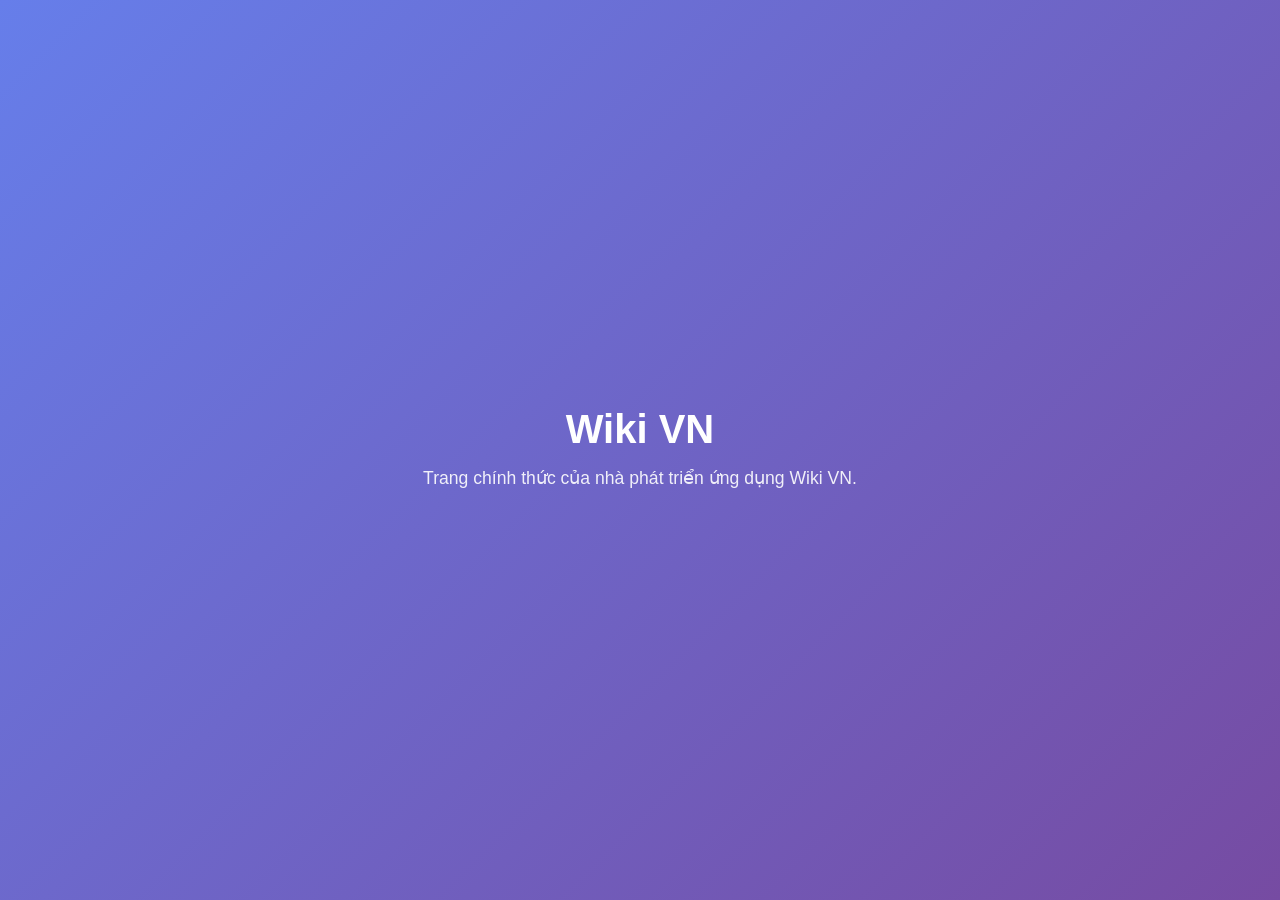
==== index.html @ ee4a485e "add index.html landing page Co-Authored-By: Claude Fable 5 <noreply@anthropic.com>" ====
<!DOCTYPE html>
<html lang="vi">
<head>
  <meta charset="UTF-8">
  <meta name="viewport" content="width=device-width, initial-scale=1.0">
  <title>Wiki VN</title>
  <style>
    * { margin: 0; padding: 0; box-sizing: border-box; }
    body {
      font-family: -apple-system, BlinkMacSystemFont, "Segoe UI", Roboto, sans-serif;
      min-height: 100vh;
      display: flex;
      align-items: center;
      justify-content: center;
      background: linear-gradient(135deg, #667eea 0%, #764ba2 100%);
      color: #fff;
      text-align: center;
      padding: 24px;
    }
    .card {
      max-width: 480px;
    }
    h1 {
      font-size: 2.5rem;
      margin-bottom: 12px;
    }
    p {
      font-size: 1.1rem;
      opacity: 0.9;
      line-height: 1.6;
    }
  </style>
</head>
<body>
  <div class="card">
    <h1>Wiki VN</h1>
    <p>Trang chính thức của nhà phát triển ứng dụng Wiki VN.</p>
  </div>
</body>
</html>
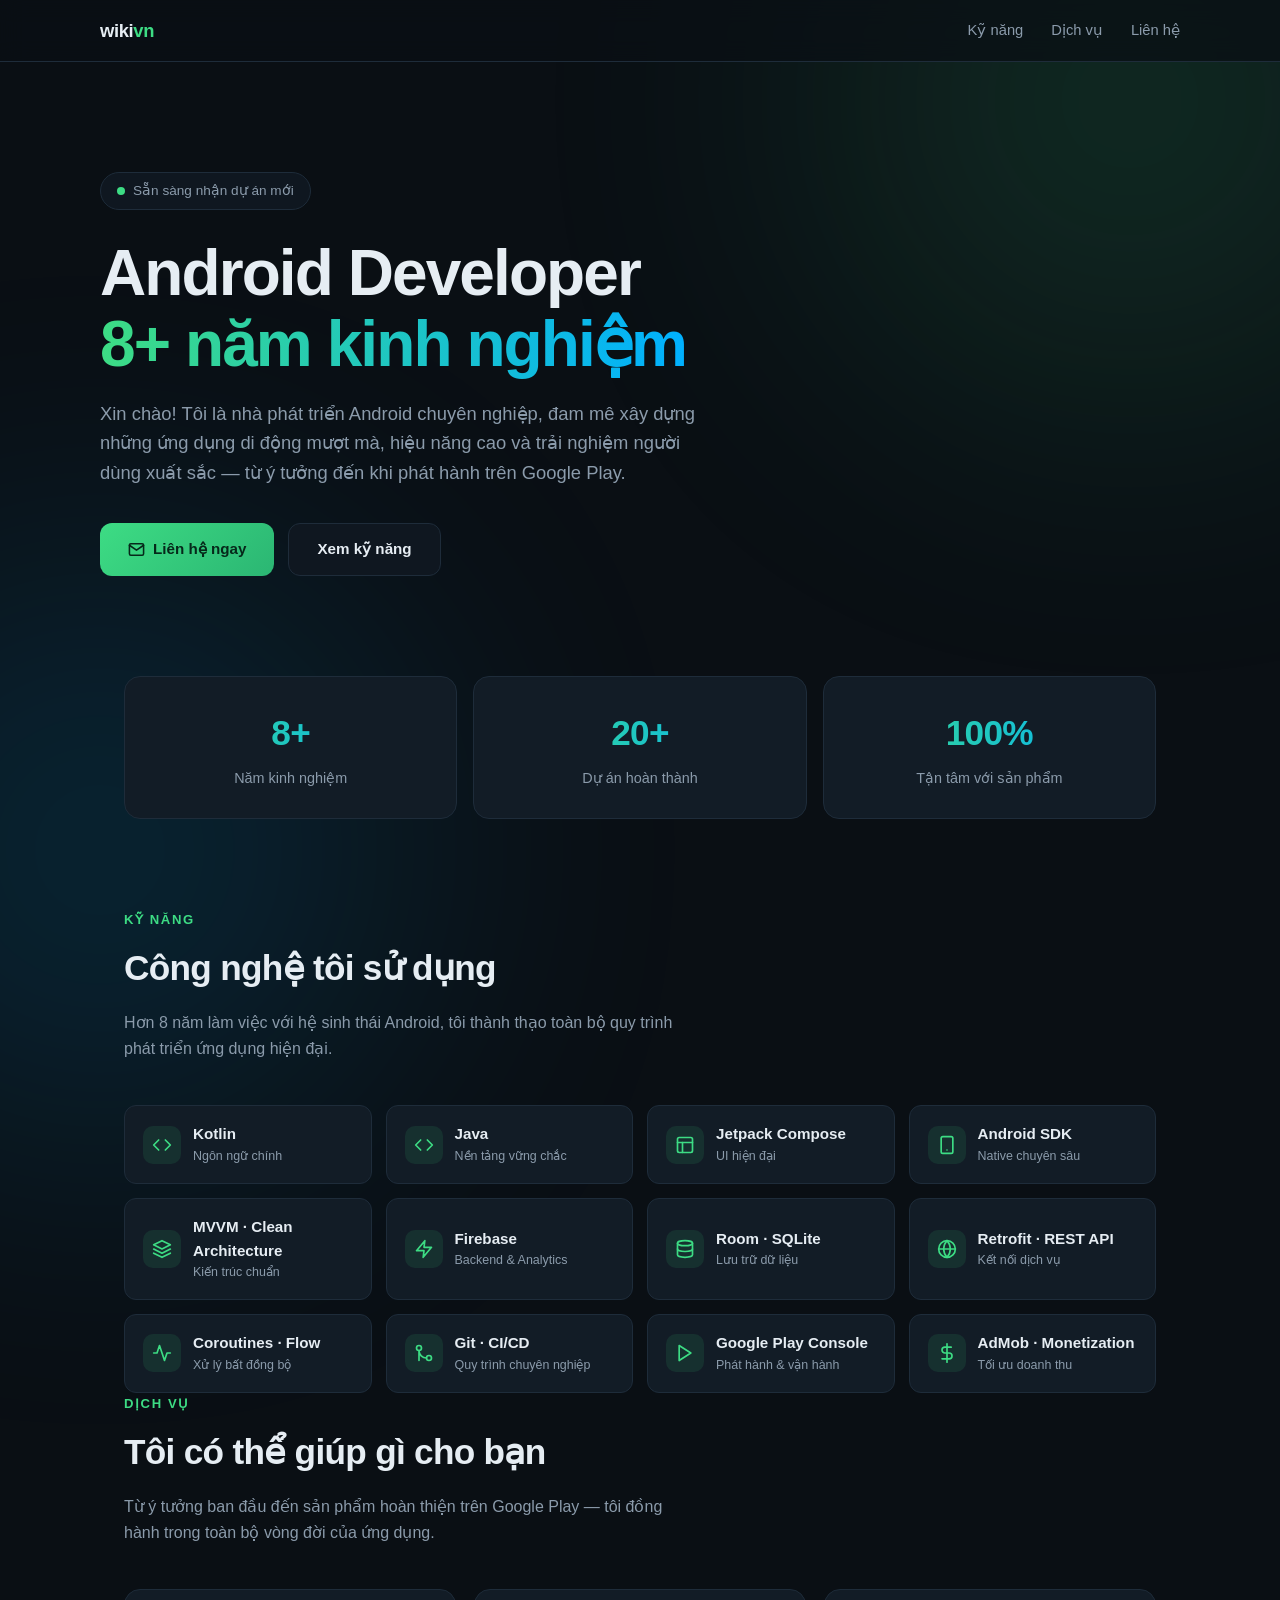
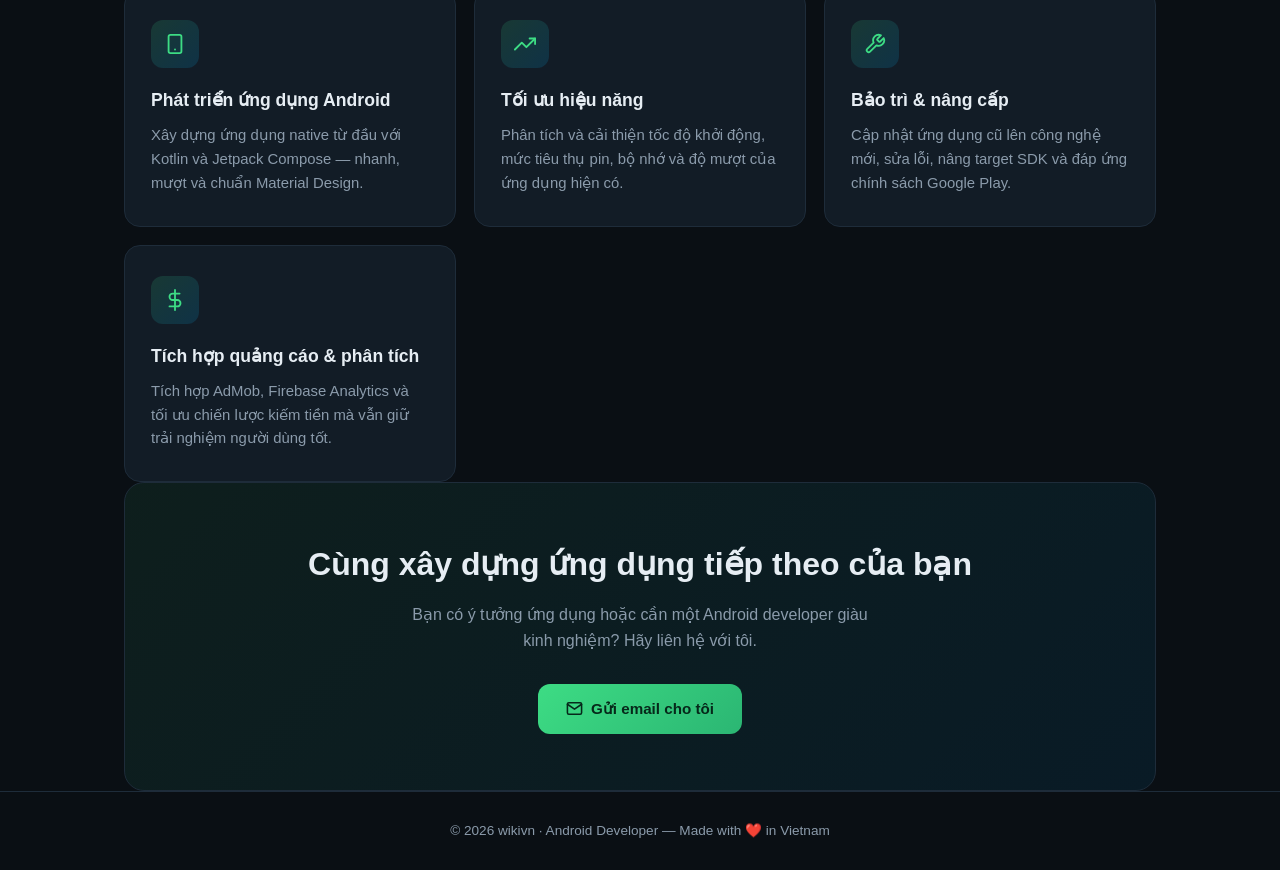
==== commit 11417826: "redesign homepage as Android developer portfolio Co-Authored-By: Claude Fable 5 <noreply@anthropic.c" ====
--- a/index.html
+++ b/index.html
@@ -3,38 +3,381 @@
 <head>
   <meta charset="UTF-8">
   <meta name="viewport" content="width=device-width, initial-scale=1.0">
-  <title>Wiki VN</title>
+  <meta name="description" content="Android Developer với hơn 8 năm kinh nghiệm phát triển ứng dụng di động — Kotlin, Jetpack Compose, Firebase.">
+  <title>Wiki VN — Android Developer</title>
   <style>
+    :root {
+      --bg: #0a0f14;
+      --bg-soft: #0f1720;
+      --card: #121c26;
+      --border: #1e2c3a;
+      --text: #e6edf3;
+      --muted: #8b9bab;
+      --accent: #3ddc84;
+      --accent-2: #00b0ff;
+      --radius: 16px;
+    }
     * { margin: 0; padding: 0; box-sizing: border-box; }
+    html { scroll-behavior: smooth; }
     body {
-      font-family: -apple-system, BlinkMacSystemFont, "Segoe UI", Roboto, sans-serif;
-      min-height: 100vh;
-      display: flex;
-      align-items: center;
-      justify-content: center;
-      background: linear-gradient(135deg, #667eea 0%, #764ba2 100%);
-      color: #fff;
-      text-align: center;
-      padding: 24px;
-    }
-    .card {
-      max-width: 480px;
-    }
-    h1 {
-      font-size: 2.5rem;
-      margin-bottom: 12px;
-    }
-    p {
-      font-size: 1.1rem;
-      opacity: 0.9;
+      font-family: -apple-system, BlinkMacSystemFont, "Segoe UI", Roboto, "Helvetica Neue", Arial, sans-serif;
+      background: var(--bg);
+      color: var(--text);
       line-height: 1.6;
+      overflow-x: hidden;
+    }
+    ::selection { background: rgba(61, 220, 132, 0.3); }
+
+    /* ---- background glow ---- */
+    .glow {
+      position: fixed;
+      width: 600px; height: 600px;
+      border-radius: 50%;
+      filter: blur(140px);
+      opacity: 0.14;
+      pointer-events: none;
+      z-index: 0;
+    }
+    .glow-1 { background: var(--accent); top: -200px; right: -150px; }
+    .glow-2 { background: var(--accent-2); bottom: -250px; left: -200px; }
+
+    .container { max-width: 1080px; margin: 0 auto; padding: 0 24px; position: relative; z-index: 1; }
+
+    /* ---- nav ---- */
+    nav {
+      position: sticky; top: 0; z-index: 10;
+      backdrop-filter: blur(12px);
+      -webkit-backdrop-filter: blur(12px);
+      background: rgba(10, 15, 20, 0.75);
+      border-bottom: 1px solid var(--border);
+    }
+    .nav-inner {
+      display: flex; align-items: center; justify-content: space-between;
+      padding: 16px 0;
+    }
+    .logo {
+      font-weight: 800; font-size: 1.15rem; letter-spacing: -0.02em;
+      color: var(--text); text-decoration: none;
+    }
+    .logo span { color: var(--accent); }
+    .nav-links { display: flex; gap: 28px; }
+    .nav-links a {
+      color: var(--muted); text-decoration: none; font-size: 0.92rem; font-weight: 500;
+      transition: color 0.2s;
+    }
+    .nav-links a:hover { color: var(--accent); }
+    @media (max-width: 640px) { .nav-links { display: none; } }
+
+    /* ---- hero ---- */
+    .hero { padding: 110px 0 80px; }
+    .badge {
+      display: inline-flex; align-items: center; gap: 8px;
+      padding: 7px 16px; border-radius: 100px;
+      border: 1px solid var(--border); background: var(--bg-soft);
+      font-size: 0.85rem; color: var(--muted); margin-bottom: 28px;
+    }
+    .badge .dot {
+      width: 8px; height: 8px; border-radius: 50%;
+      background: var(--accent);
+      animation: pulse 2s infinite;
+    }
+    @keyframes pulse {
+      0%, 100% { box-shadow: 0 0 0 0 rgba(61, 220, 132, 0.5); }
+      50% { box-shadow: 0 0 0 7px rgba(61, 220, 132, 0); }
+    }
+    .hero h1 {
+      font-size: clamp(2.4rem, 6vw, 4rem);
+      font-weight: 800; letter-spacing: -0.03em; line-height: 1.1;
+      margin-bottom: 20px;
+    }
+    .hero h1 .gradient {
+      background: linear-gradient(90deg, var(--accent), var(--accent-2));
+      -webkit-background-clip: text;
+      background-clip: text;
+      -webkit-text-fill-color: transparent;
+    }
+    .hero p.lead {
+      font-size: 1.15rem; color: var(--muted); max-width: 620px; margin-bottom: 36px;
+    }
+    .btn-row { display: flex; gap: 14px; flex-wrap: wrap; }
+    .btn {
+      display: inline-flex; align-items: center; gap: 8px;
+      padding: 13px 28px; border-radius: 12px;
+      font-size: 0.95rem; font-weight: 600; text-decoration: none;
+      transition: transform 0.2s, box-shadow 0.2s, background 0.2s;
+    }
+    .btn-primary {
+      background: linear-gradient(135deg, var(--accent), #2bb673);
+      color: #06281a;
+    }
+    .btn-primary:hover { transform: translateY(-2px); box-shadow: 0 10px 30px rgba(61, 220, 132, 0.25); }
+    .btn-ghost {
+      border: 1px solid var(--border); color: var(--text); background: var(--bg-soft);
+    }
+    .btn-ghost:hover { border-color: var(--accent); color: var(--accent); }
+
+    /* ---- stats ---- */
+    .stats {
+      display: grid; grid-template-columns: repeat(3, 1fr); gap: 16px;
+      margin: 20px 0 90px;
+    }
+    .stat {
+      background: var(--card); border: 1px solid var(--border); border-radius: var(--radius);
+      padding: 28px 20px; text-align: center;
+      transition: border-color 0.25s, transform 0.25s;
+    }
+    .stat:hover { border-color: var(--accent); transform: translateY(-4px); }
+    .stat .num {
+      font-size: 2.2rem; font-weight: 800; letter-spacing: -0.02em;
+      background: linear-gradient(90deg, var(--accent), var(--accent-2));
+      -webkit-background-clip: text; background-clip: text;
+      -webkit-text-fill-color: transparent;
+    }
+    .stat .label { color: var(--muted); font-size: 0.9rem; margin-top: 6px; }
+    @media (max-width: 640px) {
+      .stats { grid-template-columns: 1fr; }
+      .hero { padding: 70px 0 60px; }
+    }
+
+    /* ---- sections ---- */
+    section { padding: 0 0 90px; }
+    .section-tag {
+      color: var(--accent); font-weight: 700; font-size: 0.82rem;
+      text-transform: uppercase; letter-spacing: 0.12em; margin-bottom: 10px;
+    }
+    .section-title {
+      font-size: clamp(1.6rem, 3.5vw, 2.2rem); font-weight: 800;
+      letter-spacing: -0.02em; margin-bottom: 14px;
+    }
+    .section-desc { color: var(--muted); max-width: 560px; margin-bottom: 44px; }
+
+    /* ---- skills ---- */
+    .skill-grid {
+      display: grid; grid-template-columns: repeat(auto-fill, minmax(230px, 1fr)); gap: 14px;
+    }
+    .skill {
+      display: flex; align-items: center; gap: 12px;
+      background: var(--card); border: 1px solid var(--border);
+      border-radius: 12px; padding: 16px 18px;
+      font-weight: 600; font-size: 0.95rem;
+      transition: border-color 0.25s, transform 0.25s;
+    }
+    .skill:hover { border-color: var(--accent); transform: translateY(-3px); }
+    .skill .icon {
+      width: 38px; height: 38px; flex-shrink: 0;
+      display: flex; align-items: center; justify-content: center;
+      border-radius: 10px;
+      background: rgba(61, 220, 132, 0.1);
+      color: var(--accent);
+    }
+    .skill small { display: block; color: var(--muted); font-weight: 400; font-size: 0.78rem; }
+
+    /* ---- services ---- */
+    .service-grid {
+      display: grid; grid-template-columns: repeat(auto-fill, minmax(300px, 1fr)); gap: 18px;
+    }
+    .service {
+      background: var(--card); border: 1px solid var(--border);
+      border-radius: var(--radius); padding: 30px 26px;
+      transition: border-color 0.25s, transform 0.25s;
+    }
+    .service:hover { border-color: var(--accent); transform: translateY(-4px); }
+    .service .icon {
+      width: 48px; height: 48px; border-radius: 12px;
+      display: flex; align-items: center; justify-content: center;
+      background: linear-gradient(135deg, rgba(61, 220, 132, 0.15), rgba(0, 176, 255, 0.15));
+      color: var(--accent); margin-bottom: 18px;
+    }
+    .service h3 { font-size: 1.1rem; margin-bottom: 10px; }
+    .service p { color: var(--muted); font-size: 0.93rem; }
+
+    /* ---- contact ---- */
+    .contact-card {
+      background: linear-gradient(135deg, rgba(61, 220, 132, 0.08), rgba(0, 176, 255, 0.08));
+      border: 1px solid var(--border); border-radius: 20px;
+      padding: 56px 32px; text-align: center;
+    }
+    .contact-card h2 { font-size: clamp(1.5rem, 3vw, 2rem); font-weight: 800; margin-bottom: 12px; }
+    .contact-card p { color: var(--muted); margin-bottom: 30px; max-width: 480px; margin-left: auto; margin-right: auto; }
+
+    footer {
+      border-top: 1px solid var(--border);
+      padding: 28px 0; text-align: center;
+      color: var(--muted); font-size: 0.85rem;
+    }
+
+    /* ---- reveal animation ---- */
+    .reveal { opacity: 0; transform: translateY(24px); transition: opacity 0.6s ease, transform 0.6s ease; }
+    .reveal.visible { opacity: 1; transform: translateY(0); }
+    @media (prefers-reduced-motion: reduce) {
+      .reveal { opacity: 1; transform: none; transition: none; }
     }
   </style>
 </head>
 <body>
-  <div class="card">
-    <h1>Wiki VN</h1>
-    <p>Trang chính thức của nhà phát triển ứng dụng Wiki VN.</p>
+  <div class="glow glow-1"></div>
+  <div class="glow glow-2"></div>
+
+  <nav>
+    <div class="container nav-inner">
+      <a class="logo" href="#">wiki<span>vn</span></a>
+      <div class="nav-links">
+        <a href="#skills">Kỹ năng</a>
+        <a href="#services">Dịch vụ</a>
+        <a href="#contact">Liên hệ</a>
+      </div>
+    </div>
+  </nav>
+
+  <header class="hero container">
+    <div class="badge"><span class="dot"></span> Sẵn sàng nhận dự án mới</div>
+    <h1>Android Developer<br><span class="gradient">8+ năm kinh nghiệm</span></h1>
+    <p class="lead">
+      Xin chào! Tôi là nhà phát triển Android chuyên nghiệp, đam mê xây dựng những ứng dụng
+      di động mượt mà, hiệu năng cao và trải nghiệm người dùng xuất sắc — từ ý tưởng
+      đến khi phát hành trên Google Play.
+    </p>
+    <div class="btn-row">
+      <a class="btn btn-primary" href="#contact">
+        <svg width="17" height="17" viewBox="0 0 24 24" fill="none" stroke="currentColor" stroke-width="2.2" stroke-linecap="round" stroke-linejoin="round"><path d="M4 4h16c1.1 0 2 .9 2 2v12c0 1.1-.9 2-2 2H4c-1.1 0-2-.9-2-2V6c0-1.1.9-2 2-2z"/><polyline points="22,6 12,13 2,6"/></svg>
+        Liên hệ ngay
+      </a>
+      <a class="btn btn-ghost" href="#skills">Xem kỹ năng</a>
+    </div>
+  </header>
+
+  <div class="container">
+    <div class="stats reveal">
+      <div class="stat">
+        <div class="num">8+</div>
+        <div class="label">Năm kinh nghiệm</div>
+      </div>
+      <div class="stat">
+        <div class="num">20+</div>
+        <div class="label">Dự án hoàn thành</div>
+      </div>
+      <div class="stat">
+        <div class="num">100%</div>
+        <div class="label">Tận tâm với sản phẩm</div>
+      </div>
+    </div>
   </div>
+
+  <section id="skills" class="container reveal">
+    <div class="section-tag">Kỹ năng</div>
+    <h2 class="section-title">Công nghệ tôi sử dụng</h2>
+    <p class="section-desc">
+      Hơn 8 năm làm việc với hệ sinh thái Android, tôi thành thạo toàn bộ quy trình
+      phát triển ứng dụng hiện đại.
+    </p>
+    <div class="skill-grid">
+      <div class="skill">
+        <div class="icon"><svg width="20" height="20" viewBox="0 0 24 24" fill="none" stroke="currentColor" stroke-width="2" stroke-linecap="round" stroke-linejoin="round"><polyline points="16 18 22 12 16 6"/><polyline points="8 6 2 12 8 18"/></svg></div>
+        <div>Kotlin<small>Ngôn ngữ chính</small></div>
+      </div>
+      <div class="skill">
+        <div class="icon"><svg width="20" height="20" viewBox="0 0 24 24" fill="none" stroke="currentColor" stroke-width="2" stroke-linecap="round" stroke-linejoin="round"><polyline points="16 18 22 12 16 6"/><polyline points="8 6 2 12 8 18"/></svg></div>
+        <div>Java<small>Nền tảng vững chắc</small></div>
+      </div>
+      <div class="skill">
+        <div class="icon"><svg width="20" height="20" viewBox="0 0 24 24" fill="none" stroke="currentColor" stroke-width="2" stroke-linecap="round" stroke-linejoin="round"><rect x="3" y="3" width="18" height="18" rx="2"/><line x1="3" y1="9" x2="21" y2="9"/><line x1="9" y1="21" x2="9" y2="9"/></svg></div>
+        <div>Jetpack Compose<small>UI hiện đại</small></div>
+      </div>
+      <div class="skill">
+        <div class="icon"><svg width="20" height="20" viewBox="0 0 24 24" fill="none" stroke="currentColor" stroke-width="2" stroke-linecap="round" stroke-linejoin="round"><rect x="5" y="2" width="14" height="20" rx="2"/><line x1="12" y1="18" x2="12" y2="18.01"/></svg></div>
+        <div>Android SDK<small>Native chuyên sâu</small></div>
+      </div>
+      <div class="skill">
+        <div class="icon"><svg width="20" height="20" viewBox="0 0 24 24" fill="none" stroke="currentColor" stroke-width="2" stroke-linecap="round" stroke-linejoin="round"><path d="M12 2L2 7l10 5 10-5-10-5z"/><path d="M2 17l10 5 10-5"/><path d="M2 12l10 5 10-5"/></svg></div>
+        <div>MVVM · Clean Architecture<small>Kiến trúc chuẩn</small></div>
+      </div>
+      <div class="skill">
+        <div class="icon"><svg width="20" height="20" viewBox="0 0 24 24" fill="none" stroke="currentColor" stroke-width="2" stroke-linecap="round" stroke-linejoin="round"><path d="M13 2L3 14h9l-1 8 10-12h-9l1-8z"/></svg></div>
+        <div>Firebase<small>Backend & Analytics</small></div>
+      </div>
+      <div class="skill">
+        <div class="icon"><svg width="20" height="20" viewBox="0 0 24 24" fill="none" stroke="currentColor" stroke-width="2" stroke-linecap="round" stroke-linejoin="round"><ellipse cx="12" cy="5" rx="9" ry="3"/><path d="M21 12c0 1.66-4 3-9 3s-9-1.34-9-3"/><path d="M3 5v14c0 1.66 4 3 9 3s9-1.34 9-3V5"/></svg></div>
+        <div>Room · SQLite<small>Lưu trữ dữ liệu</small></div>
+      </div>
+      <div class="skill">
+        <div class="icon"><svg width="20" height="20" viewBox="0 0 24 24" fill="none" stroke="currentColor" stroke-width="2" stroke-linecap="round" stroke-linejoin="round"><circle cx="12" cy="12" r="10"/><line x1="2" y1="12" x2="22" y2="12"/><path d="M12 2a15.3 15.3 0 0 1 4 10 15.3 15.3 0 0 1-4 10 15.3 15.3 0 0 1-4-10 15.3 15.3 0 0 1 4-10z"/></svg></div>
+        <div>Retrofit · REST API<small>Kết nối dịch vụ</small></div>
+      </div>
+      <div class="skill">
+        <div class="icon"><svg width="20" height="20" viewBox="0 0 24 24" fill="none" stroke="currentColor" stroke-width="2" stroke-linecap="round" stroke-linejoin="round"><path d="M22 12h-4l-3 9L9 3l-3 9H2"/></svg></div>
+        <div>Coroutines · Flow<small>Xử lý bất đồng bộ</small></div>
+      </div>
+      <div class="skill">
+        <div class="icon"><svg width="20" height="20" viewBox="0 0 24 24" fill="none" stroke="currentColor" stroke-width="2" stroke-linecap="round" stroke-linejoin="round"><circle cx="18" cy="18" r="3"/><circle cx="6" cy="6" r="3"/><path d="M6 21V9a9 9 0 0 0 9 9"/></svg></div>
+        <div>Git · CI/CD<small>Quy trình chuyên nghiệp</small></div>
+      </div>
+      <div class="skill">
+        <div class="icon"><svg width="20" height="20" viewBox="0 0 24 24" fill="none" stroke="currentColor" stroke-width="2" stroke-linecap="round" stroke-linejoin="round"><polygon points="5 3 19 12 5 21 5 3"/></svg></div>
+        <div>Google Play Console<small>Phát hành & vận hành</small></div>
+      </div>
+      <div class="skill">
+        <div class="icon"><svg width="20" height="20" viewBox="0 0 24 24" fill="none" stroke="currentColor" stroke-width="2" stroke-linecap="round" stroke-linejoin="round"><line x1="12" y1="1" x2="12" y2="23"/><path d="M17 5H9.5a3.5 3.5 0 0 0 0 7h5a3.5 3.5 0 0 1 0 7H6"/></svg></div>
+        <div>AdMob · Monetization<small>Tối ưu doanh thu</small></div>
+      </div>
+    </div>
+  </section>
+
+  <section id="services" class="container reveal">
+    <div class="section-tag">Dịch vụ</div>
+    <h2 class="section-title">Tôi có thể giúp gì cho bạn</h2>
+    <p class="section-desc">
+      Từ ý tưởng ban đầu đến sản phẩm hoàn thiện trên Google Play — tôi đồng hành
+      trong toàn bộ vòng đời của ứng dụng.
+    </p>
+    <div class="service-grid">
+      <div class="service">
+        <div class="icon"><svg width="22" height="22" viewBox="0 0 24 24" fill="none" stroke="currentColor" stroke-width="2" stroke-linecap="round" stroke-linejoin="round"><rect x="5" y="2" width="14" height="20" rx="2"/><line x1="12" y1="18" x2="12" y2="18.01"/></svg></div>
+        <h3>Phát triển ứng dụng Android</h3>
+        <p>Xây dựng ứng dụng native từ đầu với Kotlin và Jetpack Compose — nhanh, mượt và chuẩn Material Design.</p>
+      </div>
+      <div class="service">
+        <div class="icon"><svg width="22" height="22" viewBox="0 0 24 24" fill="none" stroke="currentColor" stroke-width="2" stroke-linecap="round" stroke-linejoin="round"><polyline points="23 6 13.5 15.5 8.5 10.5 1 18"/><polyline points="17 6 23 6 23 12"/></svg></div>
+        <h3>Tối ưu hiệu năng</h3>
+        <p>Phân tích và cải thiện tốc độ khởi động, mức tiêu thụ pin, bộ nhớ và độ mượt của ứng dụng hiện có.</p>
+      </div>
+      <div class="service">
+        <div class="icon"><svg width="22" height="22" viewBox="0 0 24 24" fill="none" stroke="currentColor" stroke-width="2" stroke-linecap="round" stroke-linejoin="round"><path d="M14.7 6.3a1 1 0 0 0 0 1.4l1.6 1.6a1 1 0 0 0 1.4 0l3.77-3.77a6 6 0 0 1-7.94 7.94l-6.91 6.91a2.12 2.12 0 0 1-3-3l6.91-6.91a6 6 0 0 1 7.94-7.94l-3.76 3.76z"/></svg></div>
+        <h3>Bảo trì & nâng cấp</h3>
+        <p>Cập nhật ứng dụng cũ lên công nghệ mới, sửa lỗi, nâng target SDK và đáp ứng chính sách Google Play.</p>
+      </div>
+      <div class="service">
+        <div class="icon"><svg width="22" height="22" viewBox="0 0 24 24" fill="none" stroke="currentColor" stroke-width="2" stroke-linecap="round" stroke-linejoin="round"><line x1="12" y1="1" x2="12" y2="23"/><path d="M17 5H9.5a3.5 3.5 0 0 0 0 7h5a3.5 3.5 0 0 1 0 7H6"/></svg></div>
+        <h3>Tích hợp quảng cáo & phân tích</h3>
+        <p>Tích hợp AdMob, Firebase Analytics và tối ưu chiến lược kiếm tiền mà vẫn giữ trải nghiệm người dùng tốt.</p>
+      </div>
+    </div>
+  </section>
+
+  <section id="contact" class="container reveal">
+    <div class="contact-card">
+      <h2>Cùng xây dựng ứng dụng tiếp theo của bạn</h2>
+      <p>Bạn có ý tưởng ứng dụng hoặc cần một Android developer giàu kinh nghiệm? Hãy liên hệ với tôi.</p>
+      <a class="btn btn-primary" href="mailto:tranthang8696@gmail.com">
+        <svg width="17" height="17" viewBox="0 0 24 24" fill="none" stroke="currentColor" stroke-width="2.2" stroke-linecap="round" stroke-linejoin="round"><path d="M4 4h16c1.1 0 2 .9 2 2v12c0 1.1-.9 2-2 2H4c-1.1 0-2-.9-2-2V6c0-1.1.9-2 2-2z"/><polyline points="22,6 12,13 2,6"/></svg>
+        Gửi email cho tôi
+      </a>
+    </div>
+  </section>
+
+  <footer>
+    <div class="container">© 2026 wikivn · Android Developer — Made with ❤️ in Vietnam</div>
+  </footer>
+
+  <script>
+    const observer = new IntersectionObserver((entries) => {
+      entries.forEach((entry) => {
+        if (entry.isIntersecting) {
+          entry.target.classList.add('visible');
+          observer.unobserve(entry.target);
+        }
+      });
+    }, { threshold: 0.1 });
+    document.querySelectorAll('.reveal').forEach((el) => observer.observe(el));
+  </script>
 </body>
 </html>
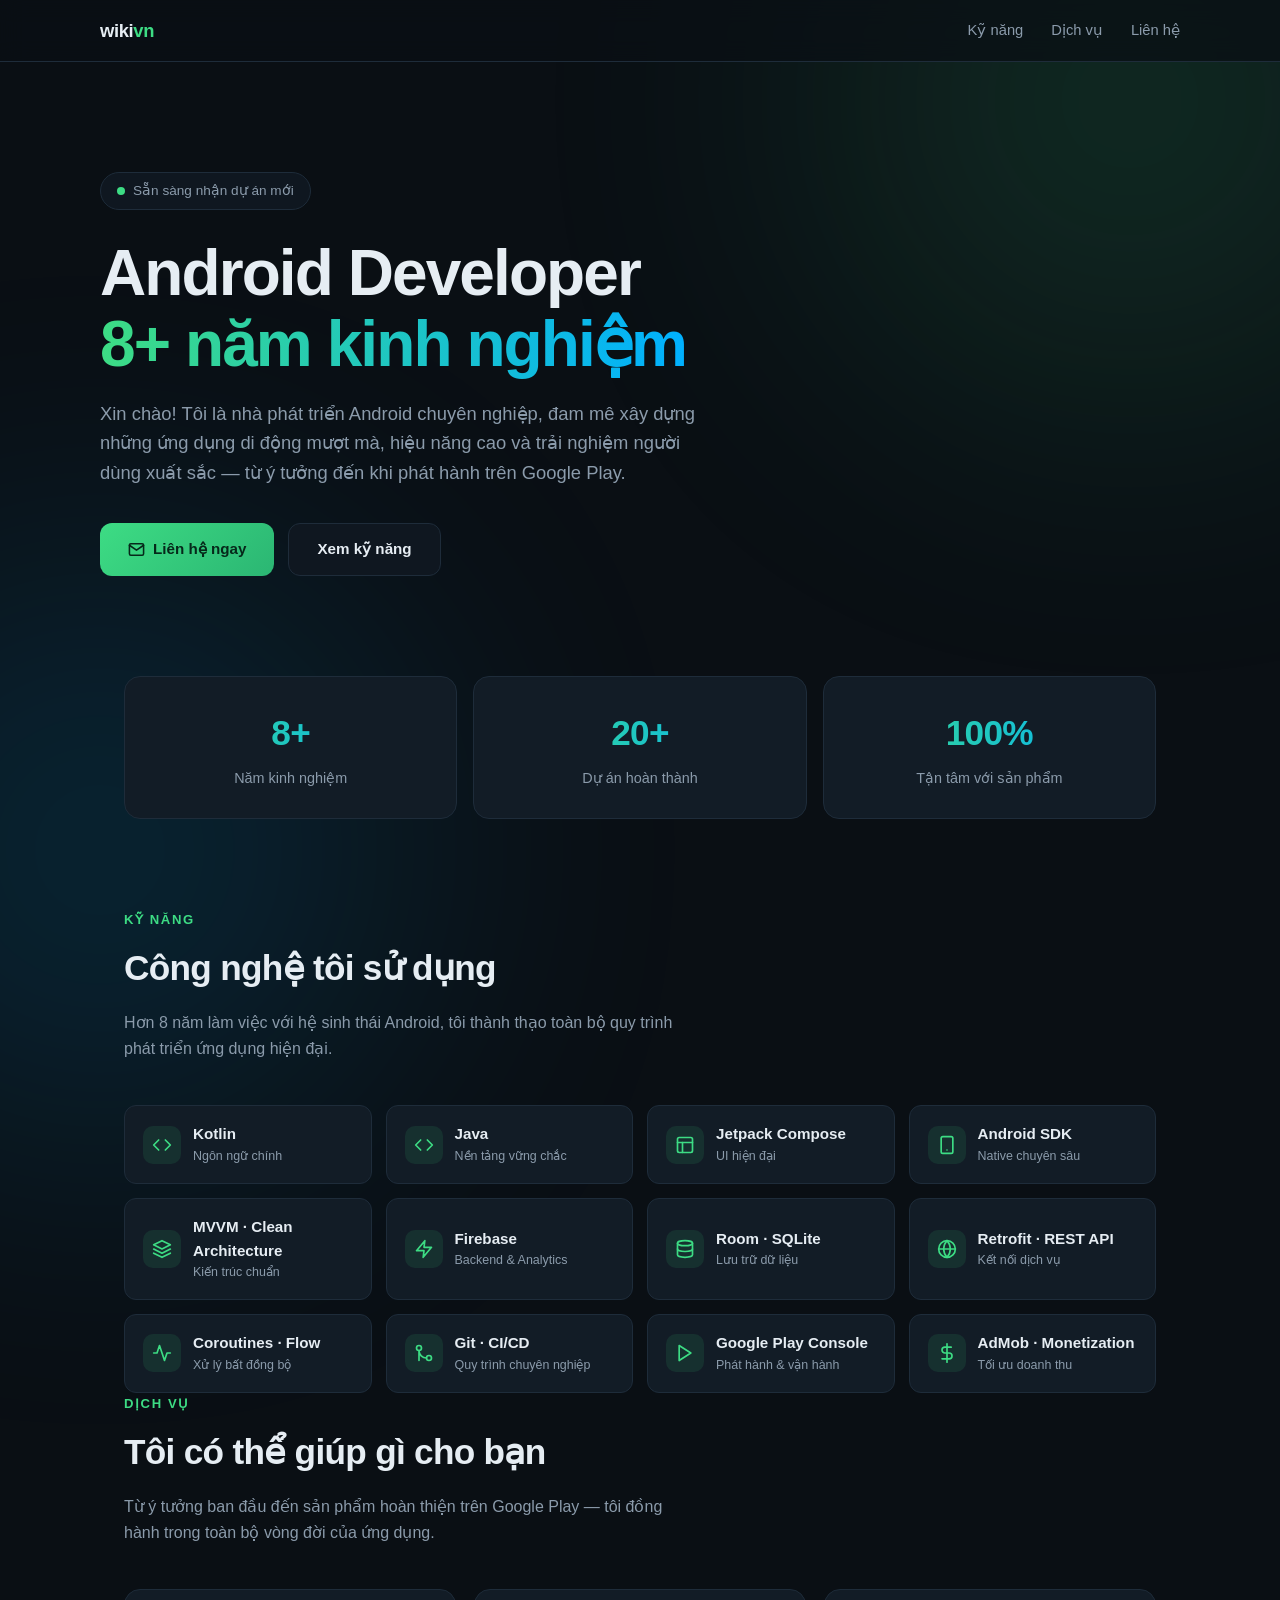
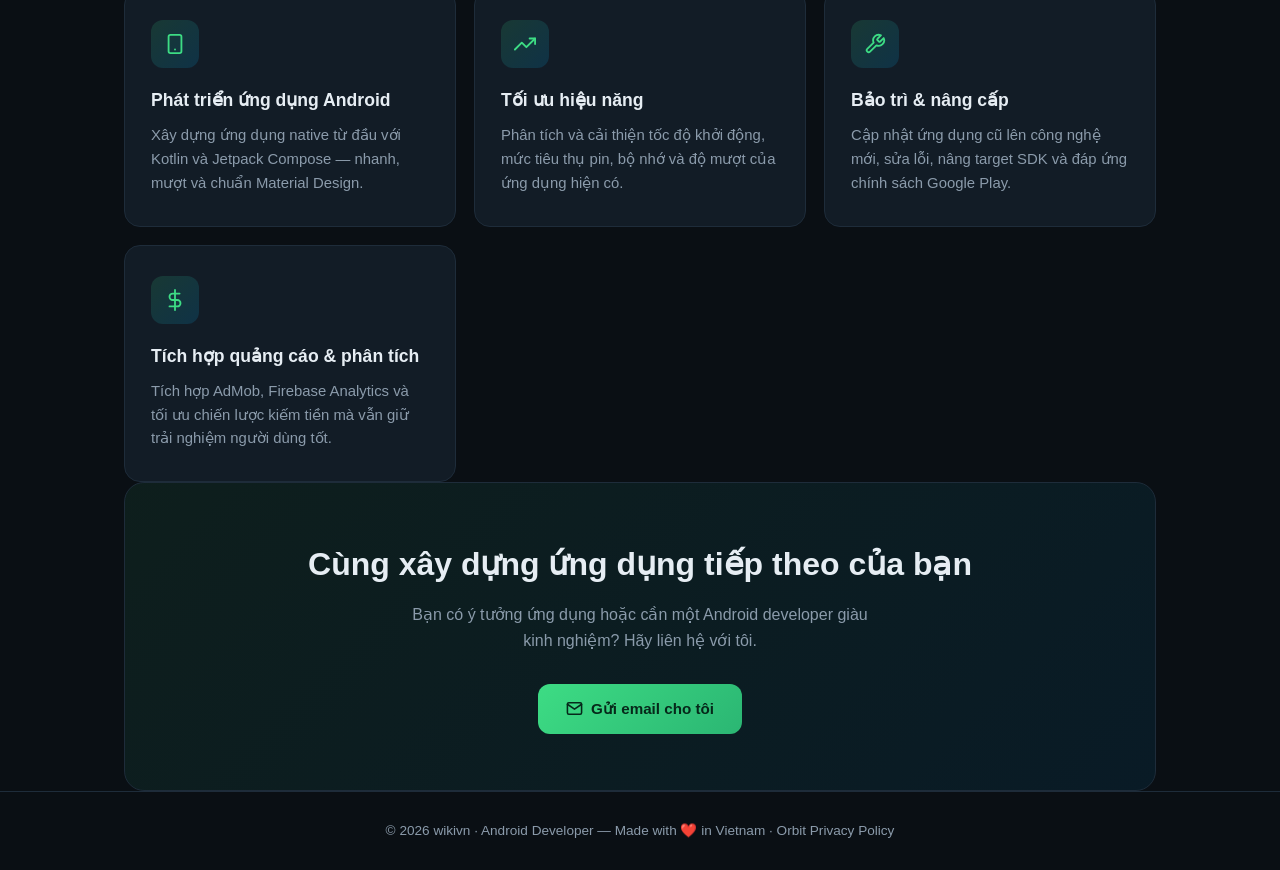
==== commit 2eb71706: "update privacy fo orbit" ====
--- a/index.html
+++ b/index.html
@@ -205,6 +205,11 @@
       padding: 28px 0; text-align: center;
       color: var(--muted); font-size: 0.85rem;
     }
+    footer a {
+      color: var(--muted); text-decoration: none;
+      transition: color 0.2s;
+    }
+    footer a:hover { color: var(--accent); }
 
     /* ---- reveal animation ---- */
     .reveal { opacity: 0; transform: translateY(24px); transition: opacity 0.6s ease, transform 0.6s ease; }
@@ -357,7 +362,7 @@
     <div class="contact-card">
       <h2>Cùng xây dựng ứng dụng tiếp theo của bạn</h2>
       <p>Bạn có ý tưởng ứng dụng hoặc cần một Android developer giàu kinh nghiệm? Hãy liên hệ với tôi.</p>
-      <a class="btn btn-primary" href="mailto:tranthang8696@gmail.com">
+      <a class="btn btn-primary" href="mailto:namhs.mobile@gmail.com">
         <svg width="17" height="17" viewBox="0 0 24 24" fill="none" stroke="currentColor" stroke-width="2.2" stroke-linecap="round" stroke-linejoin="round"><path d="M4 4h16c1.1 0 2 .9 2 2v12c0 1.1-.9 2-2 2H4c-1.1 0-2-.9-2-2V6c0-1.1.9-2 2-2z"/><polyline points="22,6 12,13 2,6"/></svg>
         Gửi email cho tôi
       </a>
@@ -365,7 +370,10 @@
   </section>
 
   <footer>
-    <div class="container">© 2026 wikivn · Android Developer — Made with ❤️ in Vietnam</div>
+    <div class="container">
+      © 2026 wikivn · Android Developer — Made with ❤️ in Vietnam ·
+      <a href="orbit-privacy/">Orbit Privacy Policy</a>
+    </div>
   </footer>
 
   <script>
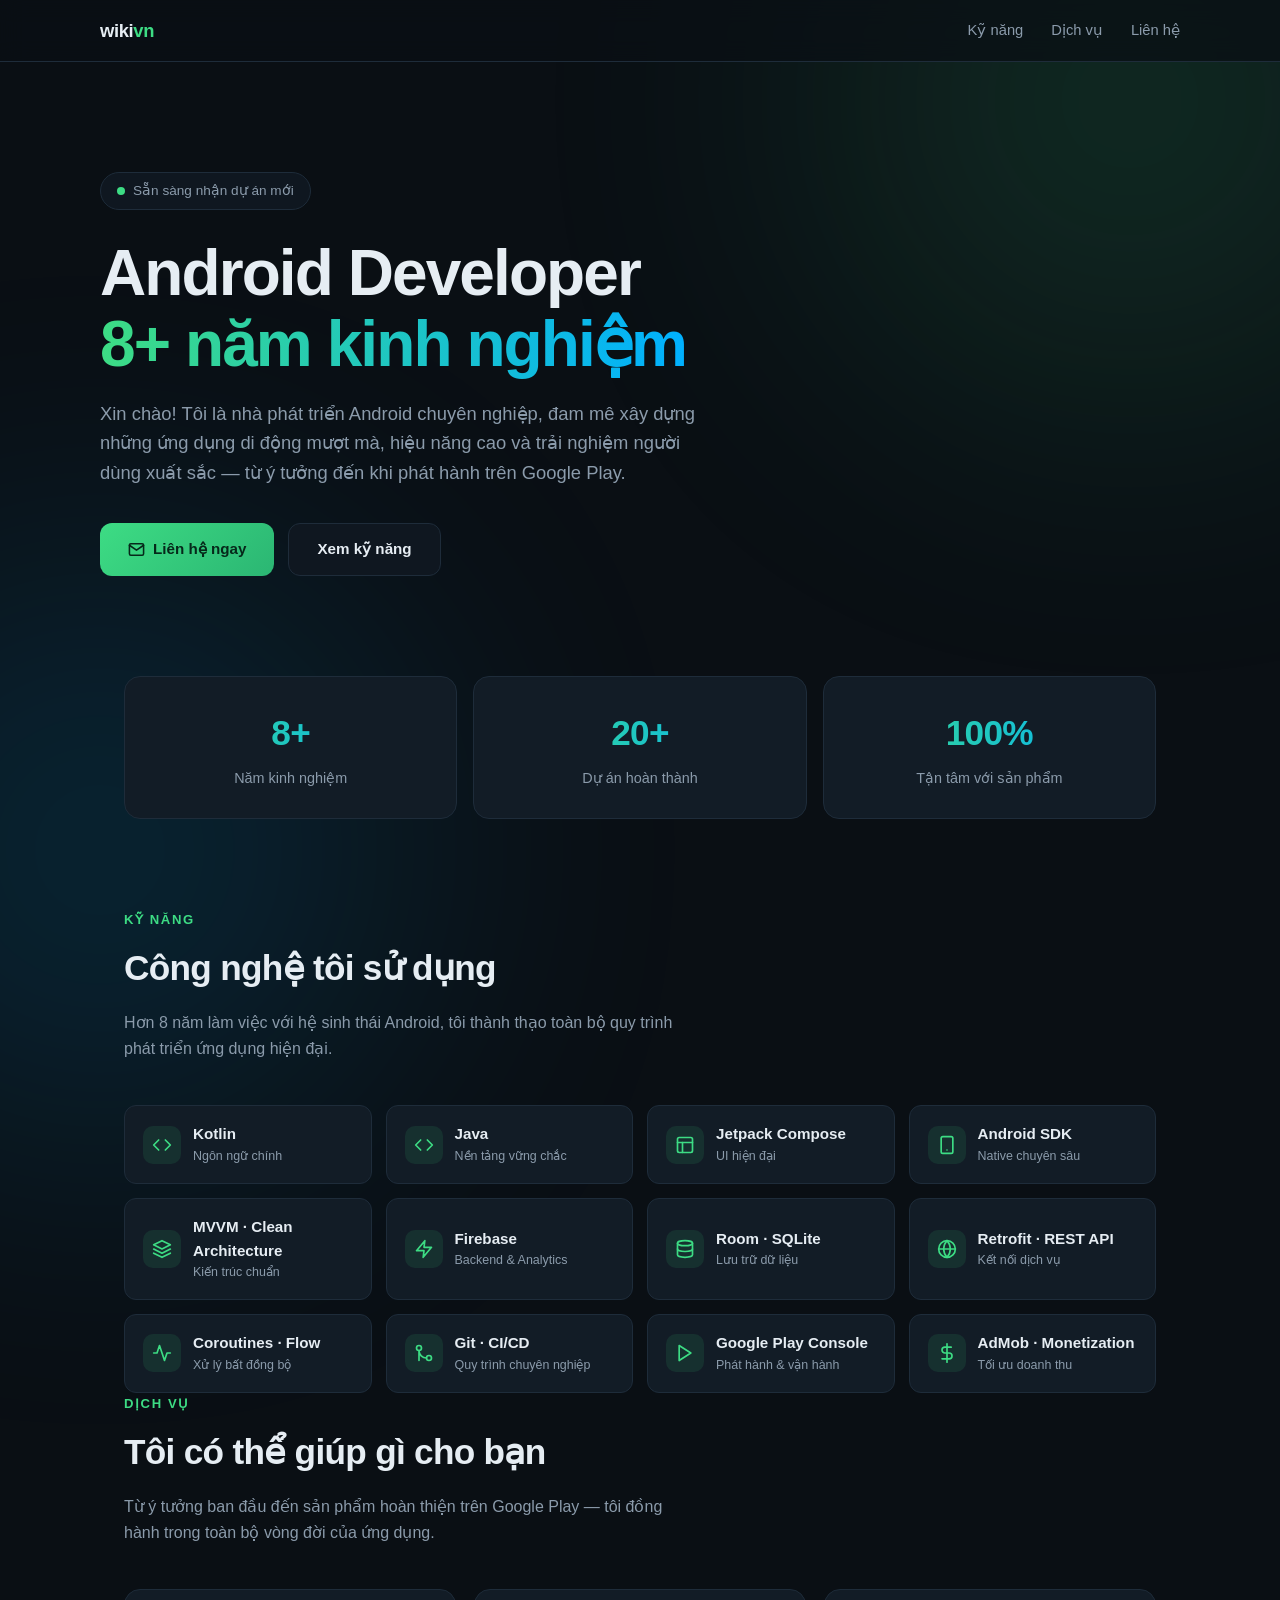
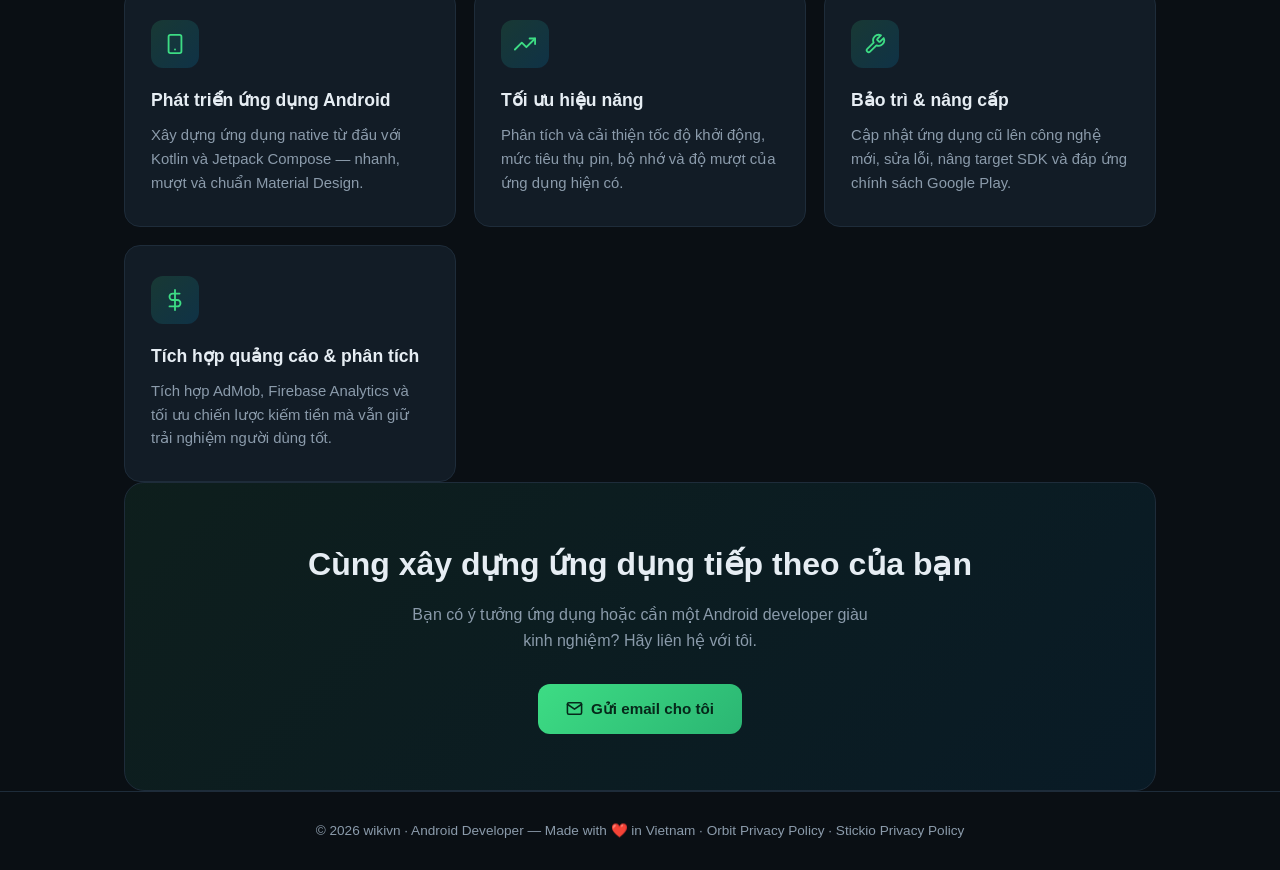
==== commit dd136806: "Stickio" ====
--- a/index.html
+++ b/index.html
@@ -372,7 +372,8 @@
   <footer>
     <div class="container">
       © 2026 wikivn · Android Developer — Made with ❤️ in Vietnam ·
-      <a href="orbit-privacy/">Orbit Privacy Policy</a>
+      <a href="orbit-privacy/">Orbit Privacy Policy</a> ·
+      <a href="stickio-privacy/">Stickio Privacy Policy</a>
     </div>
   </footer>
 
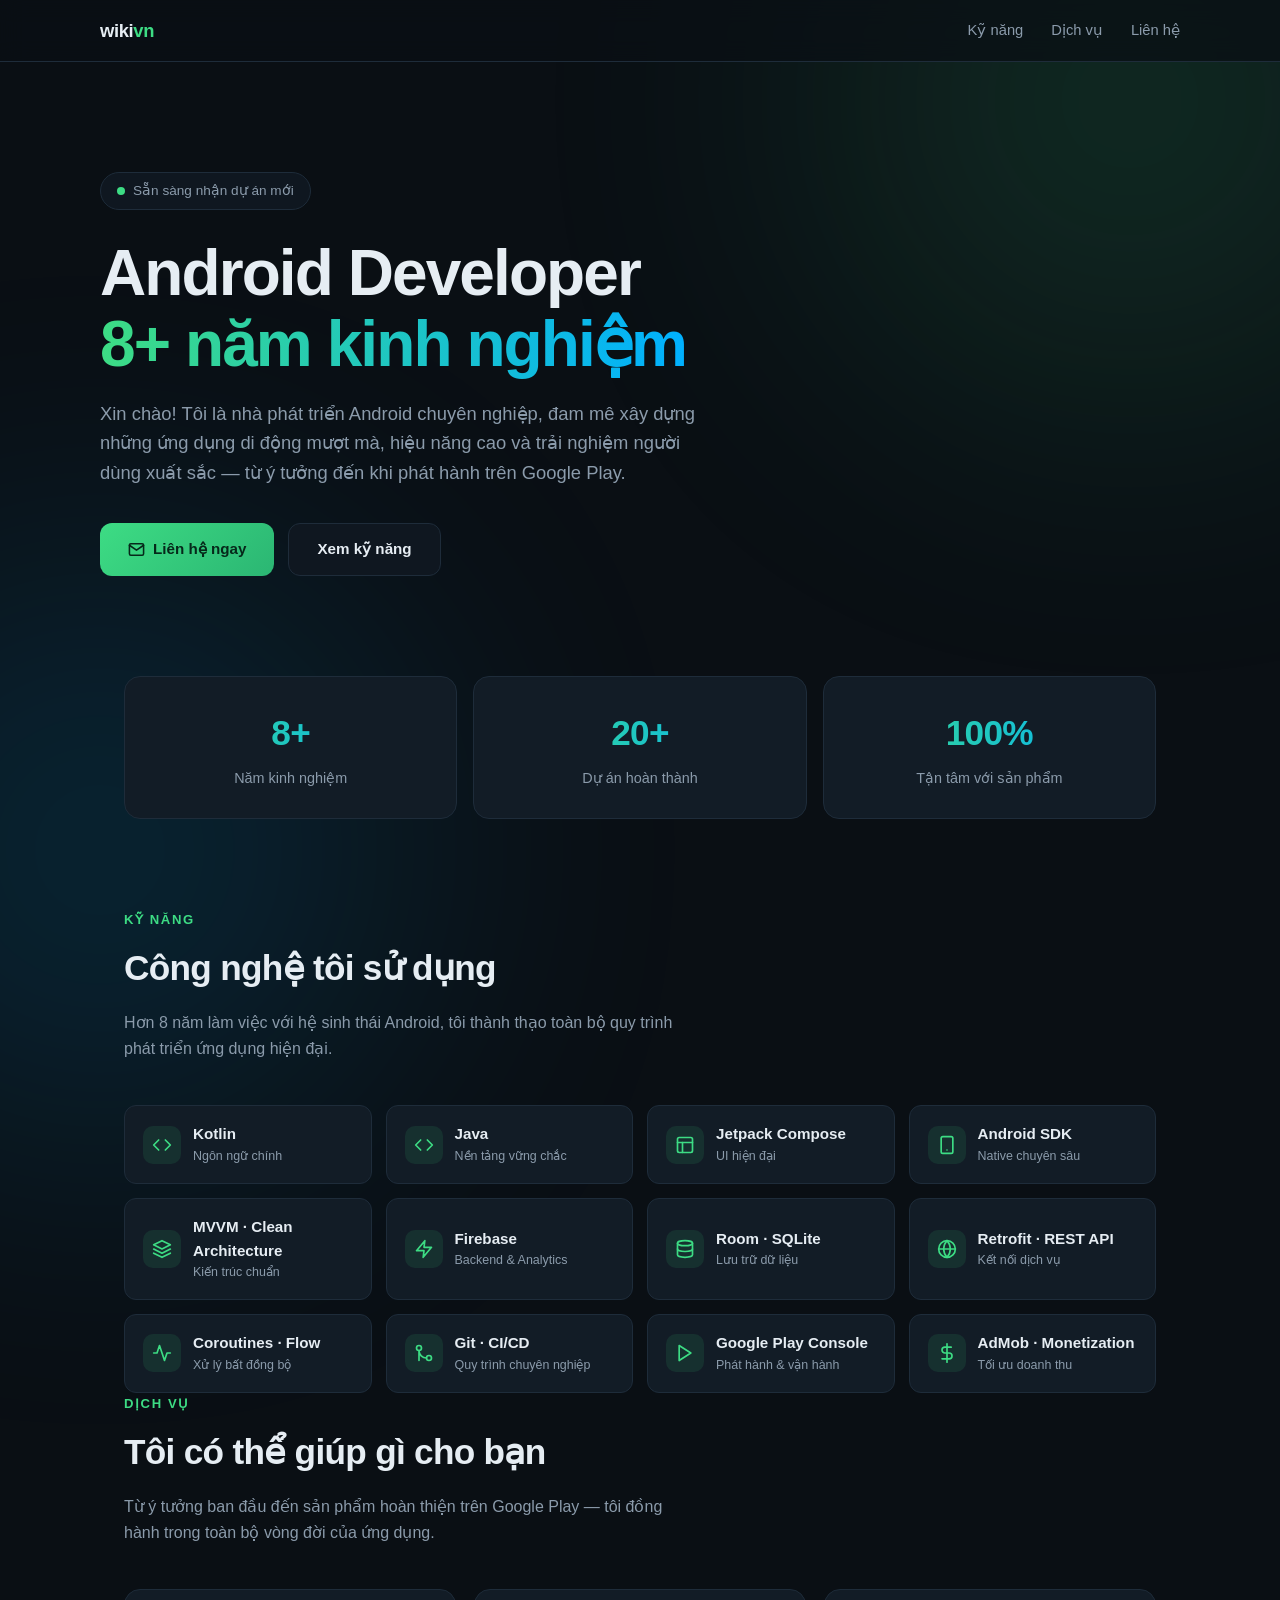
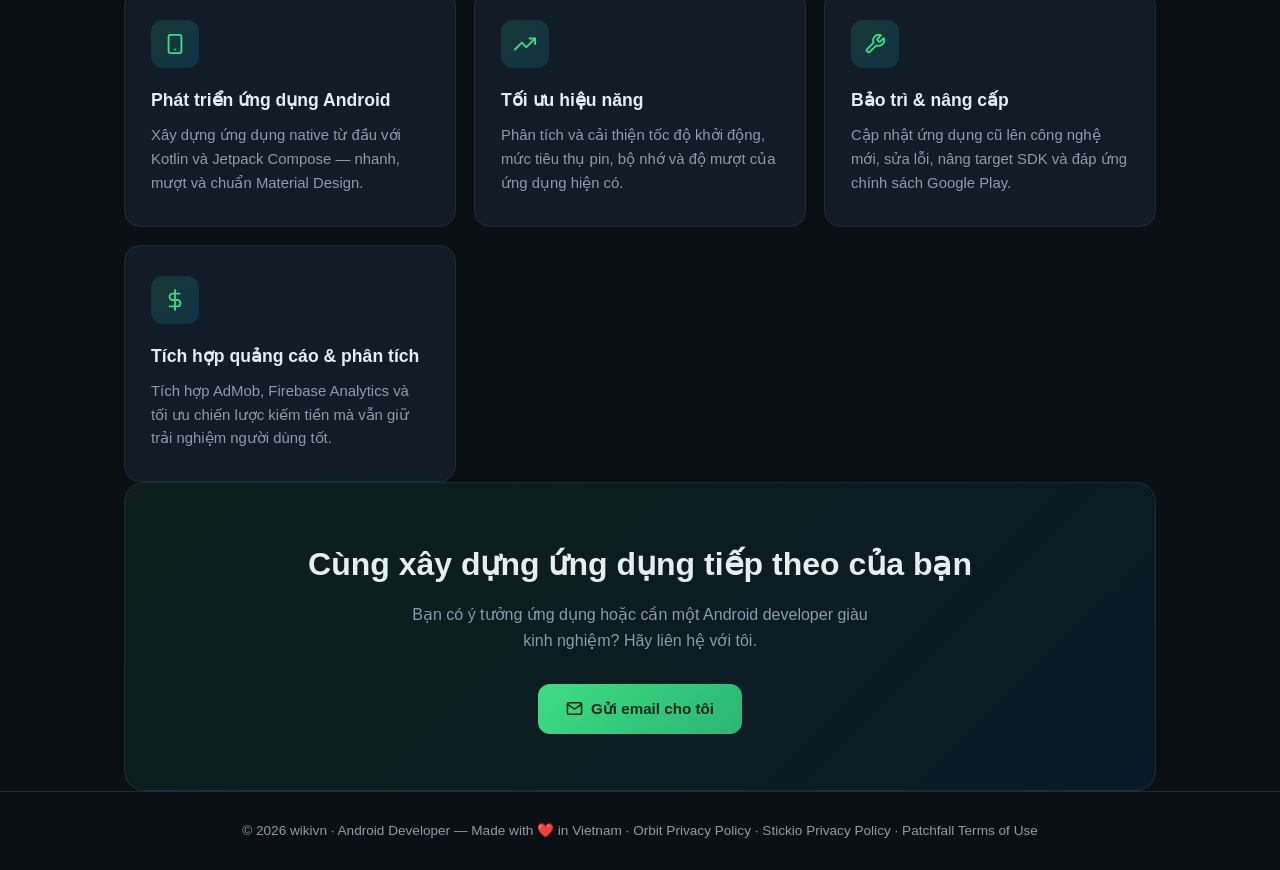
==== commit a89d897d: "patch" ====
--- a/index.html
+++ b/index.html
@@ -373,7 +373,8 @@
     <div class="container">
       © 2026 wikivn · Android Developer — Made with ❤️ in Vietnam ·
       <a href="orbit-privacy/">Orbit Privacy Policy</a> ·
-      <a href="stickio-privacy/">Stickio Privacy Policy</a>
+      <a href="stickio-privacy/">Stickio Privacy Policy</a> ·
+      <a href="patchfall-terms/">Patchfall Terms of Use</a>
     </div>
   </footer>
 
